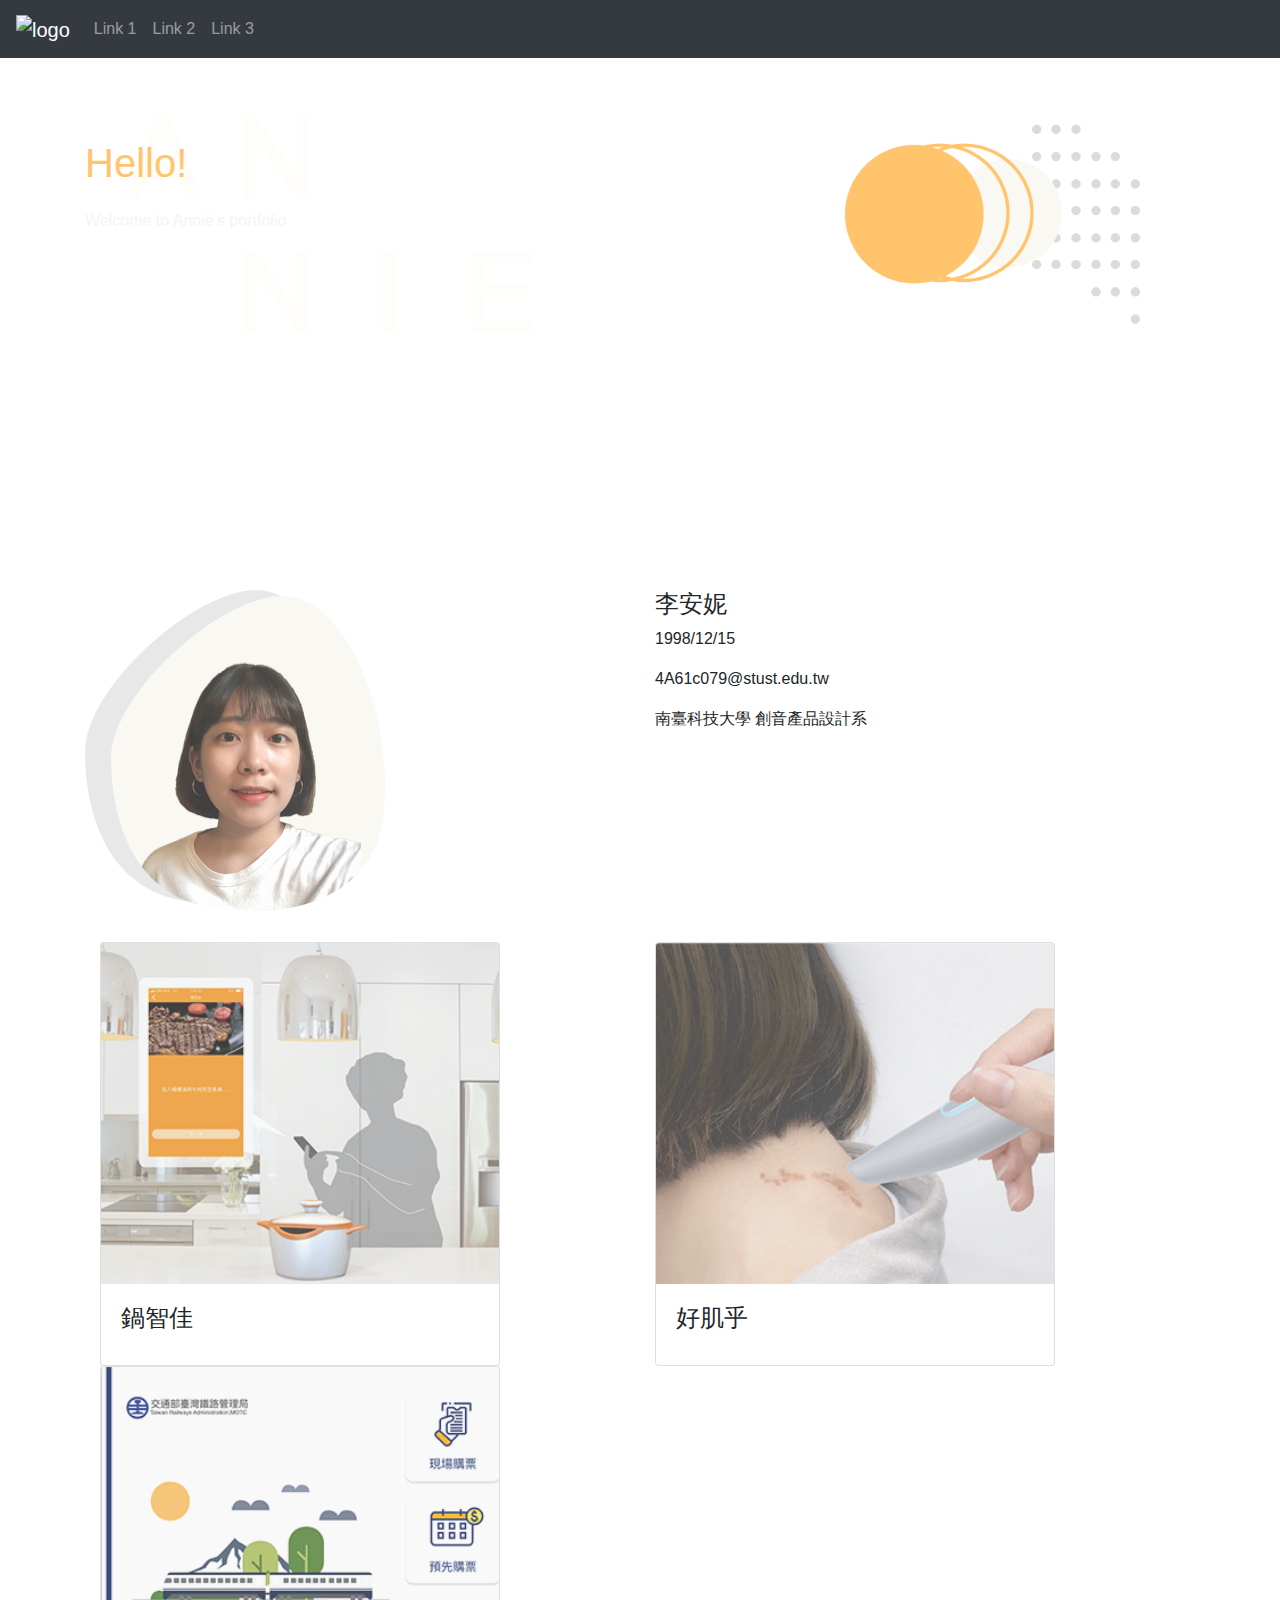
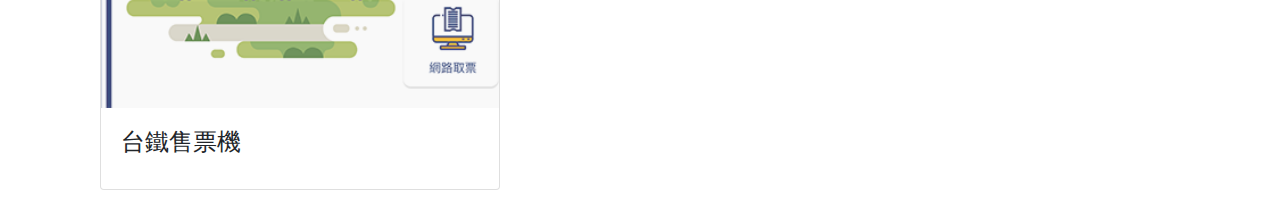
==== index.html @ ebdb8f9f "首次" ====
<!DOCTYPE html>
<html lang="en">

<head>
    <title>Bootstrap Example</title>
    <meta charset="utf-8">
    <meta name="viewport" content="width=device-width, initial-scale=1">
    <link rel="stylesheet" href="https://maxcdn.bootstrapcdn.com/bootstrap/4.5.0/css/bootstrap.min.css">
    <script src="https://ajax.googleapis.com/ajax/libs/jquery/3.5.1/jquery.min.js"></script>
    <script src="https://cdnjs.cloudflare.com/ajax/libs/popper.js/1.16.0/umd/popper.min.js"></script>
    <script src="https://maxcdn.bootstrapcdn.com/bootstrap/4.5.0/js/bootstrap.min.js"></script>
    <!--
    <link rel="stylesheet" href="./css/style.css">
    -->
    <link rel="stylesheet" href="./css/anni.css">

</head>

<body>
    <!--
    <nav class="navbar navbar-inverse">
        <div class="container-fluid">
            <div class="navbar-header">
                <a class="navbar-brand" href="#">WebSiteName</a>
            </div>
            <ul class="nav navbar-nav">
                <li class="active"><a href="#">Home</a></li>
                <li><a href="#">Page 1</a></li>
                <li><a href="#">Page 2</a></li>
                <li><a href="#">Page 3</a></li>
            </ul>
        </div>
    </nav>
-->
    <!--
    <nav class="navbar navbar-expand-lg navbar-dark bg-dark static-top">
        <div class="container">
            <a class="navbar-brand" href="#">
                <img src="http://placehold.it/150x50?text=Logo" alt="">
            </a>
            <button class="navbar-toggler" type="button" data-toggle="collapse" data-target="#navbarResponsive"
                aria-controls="navbarResponsive" aria-expanded="false" aria-label="Toggle navigation">
                <span class="navbar-toggler-icon"></span>
            </button>
            <div class="collapse navbar-collapse" id="navbarResponsive">
                <ul class="navbar-nav ml-auto">
                    <li class="nav-item active">
                        <a class="nav-link" href="#">Home
                            <span class="sr-only">(current)</span>
                        </a>
                    </li>
                    <li class="nav-item">
                        <a class="nav-link" href="#">About</a>
                    </li>
                    <li class="nav-item">
                        <a class="nav-link" href="#">Services</a>
                    </li>
                    <li class="nav-item">
                        <a class="nav-link" href="#">Contact</a>
                    </li>
                </ul>
            </div>
        </div>
    </nav>
-->
    <nav class="navbar navbar-expand-sm bg-dark navbar-dark">
        <!-- Brand/logo -->
        <a class="navbar-brand" href="#">
            <img src="bird.jpg" alt="logo" style="width:40px;">
        </a>

        <!-- Links -->
        <ul class="navbar-nav">
            <li class="nav-item">
                <a class="nav-link" href="#">Link 1</a>
            </li>
            <li class="nav-item">
                <a class="nav-link" href="#">Link 2</a>
            </li>
            <li class="nav-item">
                <a class="nav-link" href="#">Link 3</a>
            </li>
        </ul>
    </nav>
    <!--
    <nav class="navbar navbar-expand-lg navbar-light">
        <a class="navbar-brand" href="#"><img src="./img/logo.png" alt="" class="logoset"></a>
        <button class="navbar-toggler" type="button" data-toggle="collapse" data-target="#navbarNav"
            aria-controls="navbarNav" aria-expanded="false" aria-label="Toggle navigation">
            <span class="navbar-toggler-icon"></span>
        </button>
        <div class="collapse navbar-collapse" id="navbarNav">
            <ul class="navbar-nav ml-auto">
                <li class="nav-item">
                    <a class="nav-link" href="#">個人簡介</a>
                </li>
                <li class="nav-item">
                    <a class="nav-link" href="#">作品集</a>
                </li>
            </ul>
        </div>
    </nav>
-->


    <section id="banner">

        <div class="jumbotron jumbotron-fluid">
            <div class="container">
                <div class="row">

                    <div class="col-md">
                        <p class="promo-title">Hello!</p>
                        <p class="title-text">Welcome to Annie’s portfolio</p>
                    </div>
                </div>
    </section>

    <section id="about">
        <div class="container">

            <div class="row">
                <div class="col-md-6">
                    <img src="./img/photo.png" alt="">
                </div>
                <div class="col-md-6">
                    <h4>李安妮</h4>
                    <p>1998/12/15</p>
                    <p>4A61c079@stust.edu.tw</p>
                    <p>南臺科技大學 創音產品設計系</p>
                </div>
            </div>
        </div>
    </section>

    <section id="project_tt" class="bg-light-gray">

        <div class="container">
            <div class="row mm ">
                <div class="col-sm ">
                    <div class="card" style="width:400px">
                        <a href="#"><img class="card-img-top" src="./img/pot_01.png" alt="Card image" style="width:100%"
                                data-toggle="modal" data-target="#myModal1"></a>
                        <div class="card-body">
                            <h4 class="card-title">鍋智佳</h4>
                        </div>
                    </div>
                </div>
                <div class="col-sm ">
                    <div class="card" style="width:400px">
                        <a href="#"><img class="card-img-top" src="./img/pen_01.png" alt="Card image" style="width:100%"
                                data-toggle="modal" data-target="#myModal2"></a>
                        <div class="card-body">
                            <h4 class="card-title">好肌乎</h4>
                        </div>
                    </div>
                </div>
                <div class="col-sm ">
                    <div class="card" style="width:400px">
                        <a href="#"><img class="card-img-top" src="./img/train_01.png" alt="Card image"
                                style="width:100%" data-toggle="modal" data-target="#myModal3"></a>
                        <div class="card-body">
                            <h4 class="card-title">台鐵售票機</h4>
                        </div>
                    </div>
                </div>
            </div>
        </div>
    </section>

    <!-- The Modal 1 -->
    <div class="modal" id="myModal1">
        <div class="modal-dialog  modal-xl">
            <div class="modal-content">

                <!-- Modal Header -->
                <div class="modal-header">
                    <h3 class="modal-title">鍋智佳</h3>
                    <button type="button" class="close" data-dismiss="modal">×</button>
                </div>
                <!-- Modal body -->
                <div class="modal-body">
                    <p>鍋智佳是一款給高齡者的智慧鍋具</p>
                </div>
            </div>
        </div>
    </div>

    <!-- The Modal 2 -->
    <div class="modal" id="myModal2">
        <div class="modal-dialog  modal-xl">
            <div class="modal-content">

                <!-- Modal Header -->
                <div class="modal-header">
                    <h3 class="modal-title">QQ</h3>
                    <button type="button" class="close" data-dismiss="modal">×</button>
                </div>
                <!-- Modal body -->
                <div class="modal-body">
                    <p>鍋智佳是一款給高齡者的智慧鍋具</p>
                </div>
            </div>
        </div>
    </div>

    <!-- The Modal 2 -->
    <div class="modal" id="myModal3">
        <div class="modal-dialog  modal-xl">
            <div class="modal-content">

                <!-- Modal Header -->
                <div class="modal-header">
                    <h3 class="modal-title">TT</h3>
                    <button type="button" class="close" data-dismiss="modal">×</button>
                </div>
                <!-- Modal body -->
                <div class="modal-body">
                    <p>鍋智佳是一款給高齡者的智慧鍋具</p>
                </div>
            </div>
        </div>
    </div>



    <!-- project 
    <section id="project" class="bg-light-gray">
        <div class="container">
            <div class="row ">
                <div class="col-md-4 col-sm-6 portfolio-item">
                    <a href="#portfolioModal1" class="portfolio-link" data-toggle="modal">
                        <div class="portfolio-hover">
                            <div class="portfolio-hover-content">
                                <i class="fa fa-plus fa-3x"></i>
                            </div>
                        </div>
                        <img src="./img/pot_01.png" class="img-responsive" alt="">
                    </a>
                    <div class="portfolio-caption">
                        <h4>鍋智佳</h4>
                        <p class="text-muted">高齡者智能鍋具</p>
                    </div>
                </div>
                <div class="col-md-4 col-sm-6 portfolio-item">
                    <a href="#portfolioModal2" class="portfolio-link" data-toggle="modal">
                        <div class="portfolio-hover">
                            <div class="portfolio-hover-content">
                                <i class="fa fa-plus fa-3x"></i>
                            </div>
                        </div>
                        <img src="./img/pen_01.png" class="img-responsive" alt="">
                    </a>
                    <div class="portfolio-caption">
                        <h4>好肌乎</h4>
                        <p class="text-muted">AI皮膚病症檢測筆</p>
                    </div>
                </div>
                <div class="col-md-4 col-sm-6 portfolio-item">
                    <a href="#portfolioModal3" class="portfolio-link" data-toggle="modal">
                        <div class="portfolio-hover">
                            <div class="portfolio-hover-content">
                                <i class="fa fa-plus fa-3x"></i>
                            </div>
                        </div>
                        <img src="./img/train_01.png" class="img-responsive" alt="">
                    </a>
                    <div class="portfolio-caption">
                        <h4>台鐵售票系統</h4>
                        <p class="text-muted">介面優化設計</p>
                    </div>
                </div>
            </div>
        </div>
    </section>
-->

    <!-- Portfolio Modal 1
    <div class="portfolio-modal modal fade" id="portfolioModal1" tabindex="-1" role="dialog" aria-hidden="true">
        <div class="modal-dialog">
            <div class="modal-content">
                <div class="close-modal" data-dismiss="modal">
                    <div class="lr">
                        <div class="rl">
                        </div>
                    </div>
                </div>
                <div class="container">
                    <div class="row">
                        <div class="col-lg-8 col-lg-offset-2">
                            <div class="modal-body">
                                <h2>鍋智佳</h2>
                                <p class="item-intro text-muted">高齡智慧鍋具</p>
                                <img class="img-responsive img-centered" src="img/portfolio/01x.jpg" alt="">
                                <p>Use this area to describe your project. Lorem ipsum dolor sit amet, consectetur
                                    adipisicing elit. Est blanditiis dolorem culpa incidunt minus dignissimos deserunt
                                    repellat aperiam quasi sunt officia expedita beatae cupiditate, maiores repudiandae,
                                    nostrum, reiciendis facere nemo!</p>
                                <p><strong>You can download this PSD Mockup template in this portfolio sample item
                                        at</strong> <a target="_blank"
                                        href="https://www.behance.net/gallery/37627001/iPhone-6s-Space-Gray-mockups-FREEBIE">Mockup</a>
                                </p>
                                <ul class="list-inline">
                                    <li>Date: July 2016</li>
                                    <li><b>Author:</b> <a target="_blank" href="http://360mockups.com/">360 Mockups</a>
                                    </li>
                                    <li>Category: Graphic Design</li>
                                </ul>
                                <button type="button" class="btn btn-primary" data-dismiss="modal"><i
                                        class="fa fa-times"></i> Close Project</button>
                            </div>
                        </div>
                    </div>
                </div>
            </div>
        </div>
    </div>
 -->
    <!-- Portfolio Modal 2 
    <div class="portfolio-modal modal fade" id="portfolioModal2" tabindex="-1" role="dialog" aria-hidden="true">
        <div class="modal-dialog">
            <div class="modal-content">
                <div class="close-modal" data-dismiss="modal">
                    <div class="lr">
                        <div class="rl">
                        </div>
                    </div>
                </div>
                <div class="container">
                    <div class="row">
                        <div class="col-lg-8 col-lg-offset-2">
                            <div class="modal-body">
                                <h2>Project Heading</h2>
                                <p class="item-intro text-muted">Lorem ipsum dolor sit amet consectetur.</p>
                                <img class="img-responsive img-centered" src="img/portfolio/02x.jpg" alt="">
                                <p>Use this area to describe your project. Lorem ipsum dolor sit amet, consectetur
                                    adipisicing elit. Est blanditiis dolorem culpa incidunt minus dignissimos deserunt
                                    repellat aperiam quasi sunt officia expedita beatae cupiditate, maiores repudiandae,
                                    nostrum, reiciendis facere nemo!</p>
                                <p><strong>You can download this PSD Mockup template in this portfolio sample item
                                        at</strong> <a target="_blank"
                                        href="http://freebiesbug.com/psd-freebies/app-showcase-mockup-psd/">Mockup</a>
                                </p>
                                <ul class="list-inline">
                                    <li>Date: July 2016</li>
                                    <li><b>Author:</b> <a target="_blank" href="https://dribbble.com/ikima">Vitaly</a>
                                    </li>
                                    <li>Category: Graphic Design</li>
                                </ul>
                                <button type="button" class="btn btn-primary" data-dismiss="modal"><i
                                        class="fa fa-times"></i> Close Project</button>
                            </div>
                        </div>
                    </div>
                </div>
            </div>
        </div>
    </div>
-->
    <!-- Portfolio Modal 3 
    <div class="portfolio-modal modal fade" id="portfolioModal3" tabindex="-1" role="dialog" aria-hidden="true">
        <div class="modal-dialog">
            <div class="modal-content">
                <div class="close-modal" data-dismiss="modal">
                    <div class="lr">
                        <div class="rl">
                        </div>
                    </div>
                </div>
                <div class="container">
                    <div class="row">
                        <div class="col-lg-8 col-lg-offset-2">
                            <div class="modal-body">
                                <h2>Project Name</h2>
                                <p class="item-intro text-muted">Lorem ipsum dolor sit amet consectetur.</p>
                                <img class="img-responsive img-centered" src="img/portfolio/03x.jpg" alt="">
                                <p>Use this area to describe your project. Lorem ipsum dolor sit amet, consectetur
                                    adipisicing elit. Est blanditiis dolorem culpa incidunt minus dignissimos deserunt
                                    repellat aperiam quasi sunt officia expedita beatae cupiditate, maiores repudiandae,
                                    nostrum, reiciendis facere nemo!</p>
                                <p><strong>You can download this PSD Mockup template in this portfolio sample item
                                        at</strong> <a target="_blank"
                                        href="https://creativemarket.com/muwa_one/707383-Workspace-Mockup-Set-5">Mockup</a>
                                </p>
                                <ul class="list-inline">
                                    <li>Date: July 2016</li>
                                    <li><b>Author:</b> <a target="_blank"
                                            href="https://creativemarket.com/muwa_one">Best Pixels</a></li>
                                    <li>Category: Graphic Design</li>
                                </ul>
                                <button type="button" class="btn btn-primary" data-dismiss="modal"><i
                                        class="fa fa-times"></i> Close Project</button>
                            </div>
                        </div>
                    </div>
                </div>
            </div>
        </div>
    </div>
    -->

</body>

</html>
---- css/style.css ----
* {
    margin: 0;
    padding: 0;
}

body {
    font-family: sans-serif;
}

.bg-light-gray {
    height: 500px;
    background-color: #f4f4f5
}


/* 試做 */

#nav-bar {
    position: sticky;
    top: 0;
    z-index: 30px;
    height: 70px;
}

.navbar-brand {
    margin-left: 0;
}

.jumbotron {
    background-color: #FFFFFF !important;
}

.jumbotron {
    color: #f4f4f5;
    height: 500px;
    background-image: url('../img/bg_04.png');
    background-size: contain;
    background-repeat: no-repeat;
    padding: 20px;
}

.annie {
    width: 100%;
    margin: 0 px 50px 0;
}

.circle {
    width: 100%;
    margin: 0 0px 50px 80px;
}

.promo-title {
    font-size: 40px;
    font-weight: 600px;
    color: #FFC46C;
    margin-top: 5%;
}

.title-text {
    font-size: 20px;
    color: rgb(106, 106, 106);
}

#about {
    height: 500px;
    margin-bottom: 32px;
}

#project {
    height: 500px;
    margin-top: 50px;
}


.service-heading {
    margin: 15px 0;
    text-transform: none
}

#project .portfolio-item {
    margin: 0;
    right: 0
}

#project .portfolio-item .portfolio-link {
    display: block;
    position: relative;
    max-width: 400px;
    margin: 0 auto
}

#project .portfolio-item .portfolio-link .portfolio-hover {
    background: rgba(254, 209, 54, 0.9);
    position: absolute;
    width: 100%;
    height: 100%;
    opacity: 0;
    transition: all ease 0.5s;
    -webkit-transition: all ease 0.5s;
    -moz-transition: all ease 0.5s
}

#project .portfolio-item .portfolio-link .portfolio-hover:hover {
    opacity: 1;
}

#project .portfolio-item .portfolio-link .portfolio-hover .portfolio-hover-content {
    position: absolute;
    width: 100%;
    height: 20px;
    font-size: 20px;
    text-align: center;
    top: 50%;
    margin-top: -12px;
    color: white;
}

#project .portfolio-item .portfolio-link .portfolio-hover .portfolio-hover-content i {
    margin-top: -12px;
}

#project .portfolio-item .portfolio-link .portfolio-hover .portfolio-hover-content h3,
#project .portfolio-item .portfolio-link .portfolio-hover .portfolio-hover-content h4 {
    margin: 0
}

#project .portfolio-item .portfolio-caption {
    max-width: 400px;
    margin: 0 auto;
    background-color: white;
    text-align: left;
    padding: 25px;
    box-shadow: 0 1px 10px rgba(0, 0, 0, 0.15);
}

#project .portfolio-item .portfolio-caption h4 {
    text-transform: none;
    margin: 0
}

#project .portfolio-item .portfolio-caption p {
    font-family: "Droid Serif", "Helvetica Neue", Helvetica, Arial, sans-serif;
    font-style: italic;
    font-size: 16px;
    margin: 0
}

#project * {
    z-index: 2
}

@media (min-width: 767px) {
    #project .portfolio-item {
        margin: 0 0 30px
    }
}
---- css/anni.css ----
.jumbotron {
    background-color: #FFFFFF !important;
}

.jumbotron {
    color: #f4f4f5;
    height: 500px;
    background-image: url('../img/bg_04.png');
    background-size: contain;
    background-repeat: no-repeat;
    padding: 20px;
}


/* */
.promo-title {
    font-size: 40px;
    font-weight: 600px;
    color: #FFC46C;
    margin-top: 5%;
}

.mm {

    margin: 30px 0px;

}
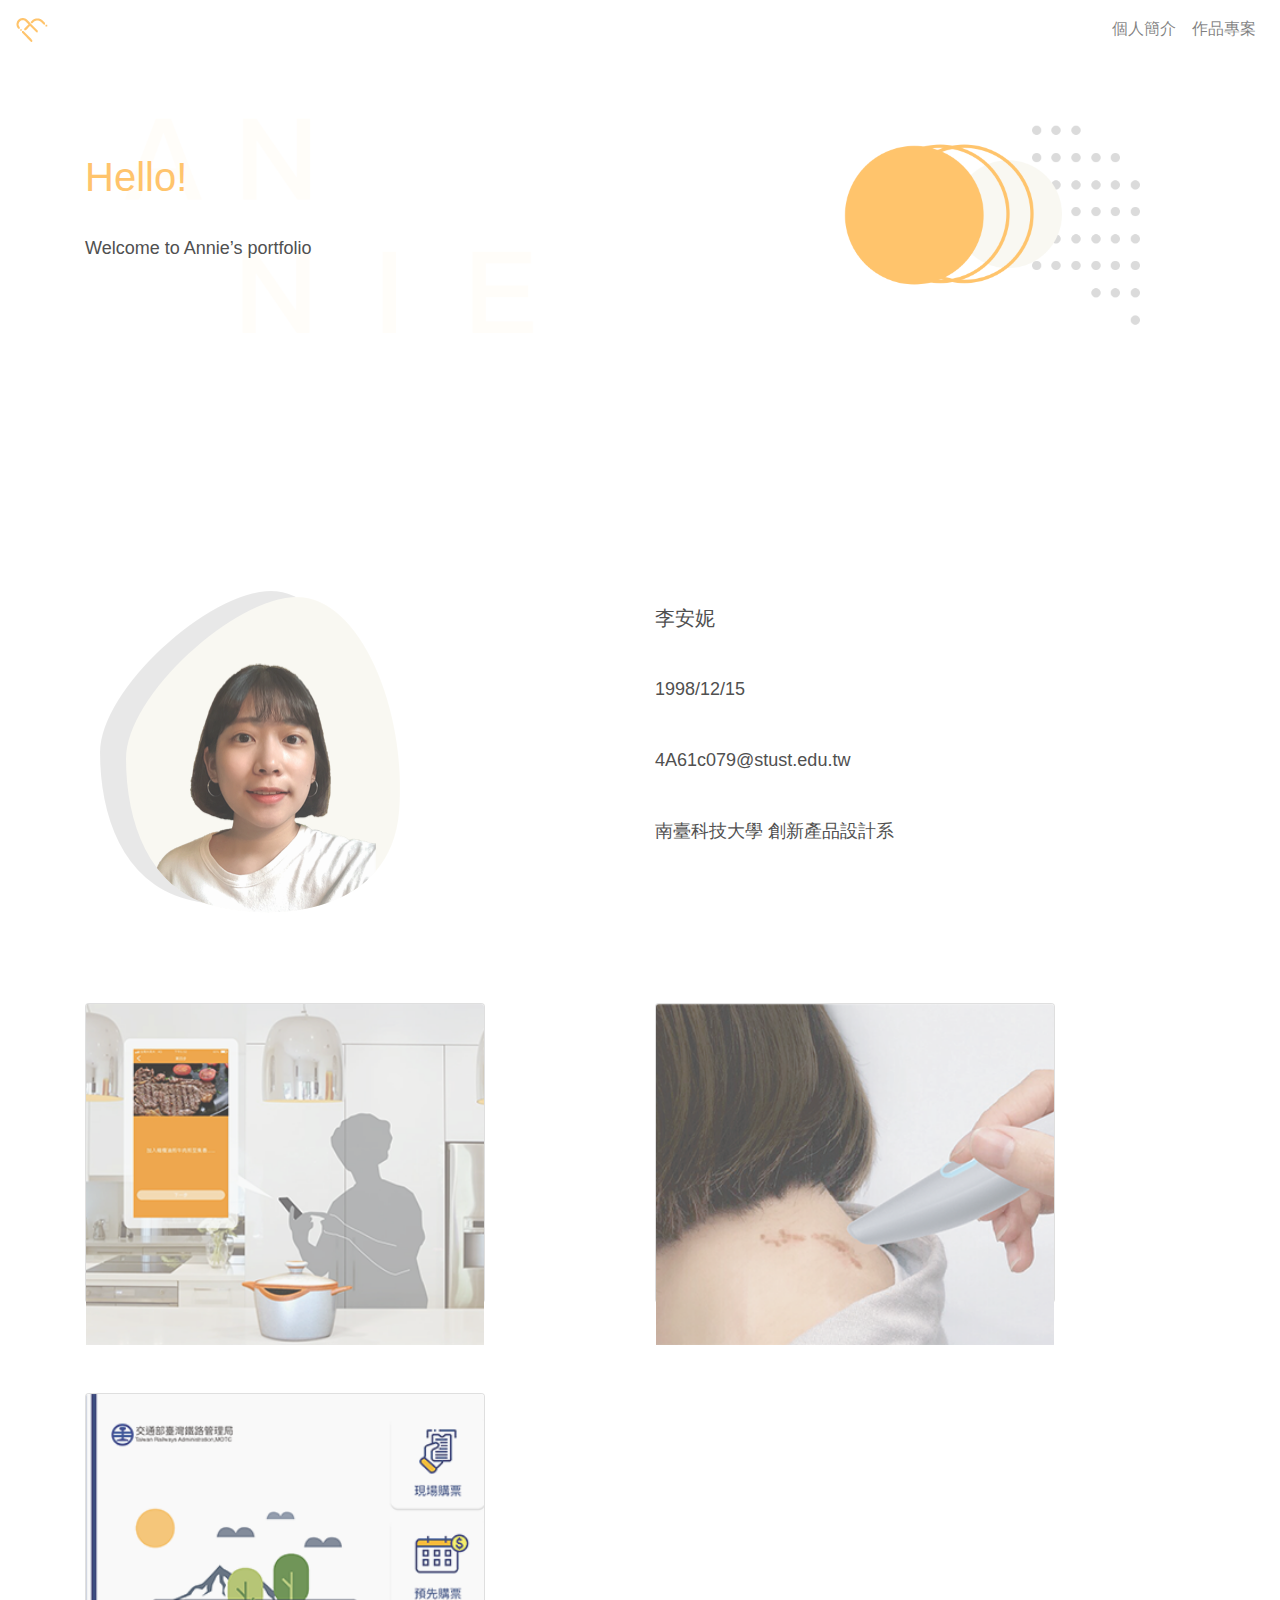
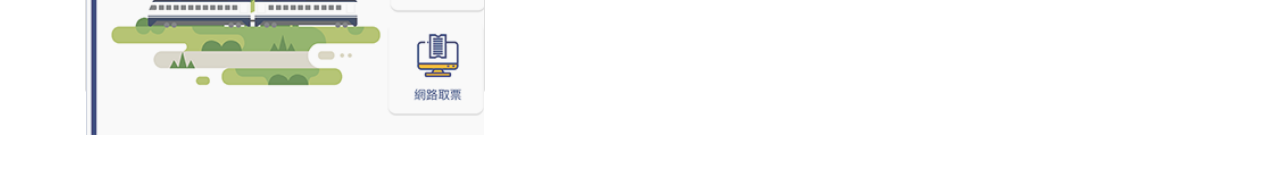
==== commit fcafbc87: "'" ====
--- a/index.html
+++ b/index.html
@@ -9,140 +9,68 @@
     <script src="https://ajax.googleapis.com/ajax/libs/jquery/3.5.1/jquery.min.js"></script>
     <script src="https://cdnjs.cloudflare.com/ajax/libs/popper.js/1.16.0/umd/popper.min.js"></script>
     <script src="https://maxcdn.bootstrapcdn.com/bootstrap/4.5.0/js/bootstrap.min.js"></script>
-    <!--
     <link rel="stylesheet" href="./css/style.css">
-    -->
-    <link rel="stylesheet" href="./css/anni.css">
 
 </head>
 
 <body>
-    <!--
-    <nav class="navbar navbar-inverse">
-        <div class="container-fluid">
-            <div class="navbar-header">
-                <a class="navbar-brand" href="#">WebSiteName</a>
-            </div>
-            <ul class="nav navbar-nav">
-                <li class="active"><a href="#">Home</a></li>
-                <li><a href="#">Page 1</a></li>
-                <li><a href="#">Page 2</a></li>
-                <li><a href="#">Page 3</a></li>
-            </ul>
-        </div>
-    </nav>
--->
-    <!--
-    <nav class="navbar navbar-expand-lg navbar-dark bg-dark static-top">
-        <div class="container">
-            <a class="navbar-brand" href="#">
-                <img src="http://placehold.it/150x50?text=Logo" alt="">
-            </a>
-            <button class="navbar-toggler" type="button" data-toggle="collapse" data-target="#navbarResponsive"
-                aria-controls="navbarResponsive" aria-expanded="false" aria-label="Toggle navigation">
-                <span class="navbar-toggler-icon"></span>
-            </button>
-            <div class="collapse navbar-collapse" id="navbarResponsive">
-                <ul class="navbar-nav ml-auto">
-                    <li class="nav-item active">
-                        <a class="nav-link" href="#">Home
-                            <span class="sr-only">(current)</span>
-                        </a>
-                    </li>
-                    <li class="nav-item">
-                        <a class="nav-link" href="#">About</a>
-                    </li>
-                    <li class="nav-item">
-                        <a class="nav-link" href="#">Services</a>
-                    </li>
-                    <li class="nav-item">
-                        <a class="nav-link" href="#">Contact</a>
-                    </li>
-                </ul>
-            </div>
-        </div>
-    </nav>
--->
-    <nav class="navbar navbar-expand-sm bg-dark navbar-dark">
-        <!-- Brand/logo -->
-        <a class="navbar-brand" href="#">
-            <img src="bird.jpg" alt="logo" style="width:40px;">
-        </a>
-
-        <!-- Links -->
-        <ul class="navbar-nav">
-            <li class="nav-item">
-                <a class="nav-link" href="#">Link 1</a>
-            </li>
-            <li class="nav-item">
-                <a class="nav-link" href="#">Link 2</a>
-            </li>
-            <li class="nav-item">
-                <a class="nav-link" href="#">Link 3</a>
-            </li>
-        </ul>
-    </nav>
-    <!--
-    <nav class="navbar navbar-expand-lg navbar-light">
-        <a class="navbar-brand" href="#"><img src="./img/logo.png" alt="" class="logoset"></a>
+    <!-- navbar -->
+    <nav class="navbar navbar-expand-lg navbar-light bg-white sticky-top">
+        <a class="navbar-brand" href="#"><img src="./img/logo-01-03.png" alt=""></a>
         <button class="navbar-toggler" type="button" data-toggle="collapse" data-target="#navbarNav"
             aria-controls="navbarNav" aria-expanded="false" aria-label="Toggle navigation">
             <span class="navbar-toggler-icon"></span>
         </button>
         <div class="collapse navbar-collapse" id="navbarNav">
-            <ul class="navbar-nav ml-auto">
+            <ul class="navbar-nav  ml-auto">
                 <li class="nav-item">
-                    <a class="nav-link" href="#">個人簡介</a>
+                    <a class="nav-link" href="#about">個人簡介</a>
                 </li>
                 <li class="nav-item">
-                    <a class="nav-link" href="#">作品集</a>
+                    <a class="nav-link" href="#project">作品專案</a>
                 </li>
             </ul>
         </div>
     </nav>
--->
 
-
+    <!-- banner -->
     <section id="banner">
-
         <div class="jumbotron jumbotron-fluid">
             <div class="container">
                 <div class="row">
-
-                    <div class="col-md">
+                    <div class="col-md-6">
                         <p class="promo-title">Hello!</p>
                         <p class="title-text">Welcome to Annie’s portfolio</p>
                     </div>
                 </div>
+            </div>
     </section>
 
+    <!-- about -->
     <section id="about">
         <div class="container">
-
-            <div class="row">
-                <div class="col-md-6">
-                    <img src="./img/photo.png" alt="">
+            <div class="row aboutMe">
+                <div class="col-md-6 ">
+                    <img src="./img/photo.png" alt="" class="setImg">
                 </div>
                 <div class="col-md-6">
-                    <h4>李安妮</h4>
+                    <p class="name">李安妮</p>
                     <p>1998/12/15</p>
                     <p>4A61c079@stust.edu.tw</p>
-                    <p>南臺科技大學 創音產品設計系</p>
+                    <p>南臺科技大學 創新產品設計系</p>
                 </div>
             </div>
         </div>
     </section>
 
-    <section id="project_tt" class="bg-light-gray">
-
+    <section id="project" class="bg-light-gray">
         <div class="container">
-            <div class="row mm ">
+            <div class="row">
                 <div class="col-sm ">
                     <div class="card" style="width:400px">
                         <a href="#"><img class="card-img-top" src="./img/pot_01.png" alt="Card image" style="width:100%"
                                 data-toggle="modal" data-target="#myModal1"></a>
                         <div class="card-body">
-                            <h4 class="card-title">鍋智佳</h4>
                         </div>
                     </div>
                 </div>
@@ -151,7 +79,6 @@
                         <a href="#"><img class="card-img-top" src="./img/pen_01.png" alt="Card image" style="width:100%"
                                 data-toggle="modal" data-target="#myModal2"></a>
                         <div class="card-body">
-                            <h4 class="card-title">好肌乎</h4>
                         </div>
                     </div>
                 </div>
@@ -160,7 +87,6 @@
                         <a href="#"><img class="card-img-top" src="./img/train_01.png" alt="Card image"
                                 style="width:100%" data-toggle="modal" data-target="#myModal3"></a>
                         <div class="card-body">
-                            <h4 class="card-title">台鐵售票機</h4>
                         </div>
                     </div>
                 </div>
@@ -181,7 +107,10 @@
                 <!-- Modal body -->
                 <div class="modal-body">
                     <p>鍋智佳是一款給高齡者的智慧鍋具</p>
+                    <!-- 文字敘述與照片(補) -->
+                    <img src="./img/pot_01.png" alt="">
                 </div>
+                <div><img src="" alt=""></div>
             </div>
         </div>
     </div>
@@ -193,12 +122,15 @@
 
                 <!-- Modal Header -->
                 <div class="modal-header">
-                    <h3 class="modal-title">QQ</h3>
+                    <h3 class="modal-title">好肌乎</h3>
                     <button type="button" class="close" data-dismiss="modal">×</button>
                 </div>
                 <!-- Modal body -->
                 <div class="modal-body">
-                    <p>鍋智佳是一款給高齡者的智慧鍋具</p>
+                    <p>AI皮膚檢測儀</p>
+                    <p>讓病患不會因為忽略皮膚的病症而延誤治療</p>
+                    <!-- 文字敘述與照片(補) -->
+                    <img src="./img/pen_01.png" alt="">
                 </div>
             </div>
         </div>
@@ -211,193 +143,23 @@
 
                 <!-- Modal Header -->
                 <div class="modal-header">
-                    <h3 class="modal-title">TT</h3>
+                    <h3 class="modal-title">台鐵售票系統</h3>
                     <button type="button" class="close" data-dismiss="modal">×</button>
                 </div>
                 <!-- Modal body -->
                 <div class="modal-body">
-                    <p>鍋智佳是一款給高齡者的智慧鍋具</p>
+                    <p>優化台鐵售票機的介面</p>
+                    <!-- 文字敘述與照片(補) -->
+                    <img src="./img/train_01.png" alt="">
                 </div>
             </div>
         </div>
     </div>
 
+    <section>
 
 
-    <!-- project 
-    <section id="project" class="bg-light-gray">
-        <div class="container">
-            <div class="row ">
-                <div class="col-md-4 col-sm-6 portfolio-item">
-                    <a href="#portfolioModal1" class="portfolio-link" data-toggle="modal">
-                        <div class="portfolio-hover">
-                            <div class="portfolio-hover-content">
-                                <i class="fa fa-plus fa-3x"></i>
-                            </div>
-                        </div>
-                        <img src="./img/pot_01.png" class="img-responsive" alt="">
-                    </a>
-                    <div class="portfolio-caption">
-                        <h4>鍋智佳</h4>
-                        <p class="text-muted">高齡者智能鍋具</p>
-                    </div>
-                </div>
-                <div class="col-md-4 col-sm-6 portfolio-item">
-                    <a href="#portfolioModal2" class="portfolio-link" data-toggle="modal">
-                        <div class="portfolio-hover">
-                            <div class="portfolio-hover-content">
-                                <i class="fa fa-plus fa-3x"></i>
-                            </div>
-                        </div>
-                        <img src="./img/pen_01.png" class="img-responsive" alt="">
-                    </a>
-                    <div class="portfolio-caption">
-                        <h4>好肌乎</h4>
-                        <p class="text-muted">AI皮膚病症檢測筆</p>
-                    </div>
-                </div>
-                <div class="col-md-4 col-sm-6 portfolio-item">
-                    <a href="#portfolioModal3" class="portfolio-link" data-toggle="modal">
-                        <div class="portfolio-hover">
-                            <div class="portfolio-hover-content">
-                                <i class="fa fa-plus fa-3x"></i>
-                            </div>
-                        </div>
-                        <img src="./img/train_01.png" class="img-responsive" alt="">
-                    </a>
-                    <div class="portfolio-caption">
-                        <h4>台鐵售票系統</h4>
-                        <p class="text-muted">介面優化設計</p>
-                    </div>
-                </div>
-            </div>
-        </div>
     </section>
--->
-
-    <!-- Portfolio Modal 1
-    <div class="portfolio-modal modal fade" id="portfolioModal1" tabindex="-1" role="dialog" aria-hidden="true">
-        <div class="modal-dialog">
-            <div class="modal-content">
-                <div class="close-modal" data-dismiss="modal">
-                    <div class="lr">
-                        <div class="rl">
-                        </div>
-                    </div>
-                </div>
-                <div class="container">
-                    <div class="row">
-                        <div class="col-lg-8 col-lg-offset-2">
-                            <div class="modal-body">
-                                <h2>鍋智佳</h2>
-                                <p class="item-intro text-muted">高齡智慧鍋具</p>
-                                <img class="img-responsive img-centered" src="img/portfolio/01x.jpg" alt="">
-                                <p>Use this area to describe your project. Lorem ipsum dolor sit amet, consectetur
-                                    adipisicing elit. Est blanditiis dolorem culpa incidunt minus dignissimos deserunt
-                                    repellat aperiam quasi sunt officia expedita beatae cupiditate, maiores repudiandae,
-                                    nostrum, reiciendis facere nemo!</p>
-                                <p><strong>You can download this PSD Mockup template in this portfolio sample item
-                                        at</strong> <a target="_blank"
-                                        href="https://www.behance.net/gallery/37627001/iPhone-6s-Space-Gray-mockups-FREEBIE">Mockup</a>
-                                </p>
-                                <ul class="list-inline">
-                                    <li>Date: July 2016</li>
-                                    <li><b>Author:</b> <a target="_blank" href="http://360mockups.com/">360 Mockups</a>
-                                    </li>
-                                    <li>Category: Graphic Design</li>
-                                </ul>
-                                <button type="button" class="btn btn-primary" data-dismiss="modal"><i
-                                        class="fa fa-times"></i> Close Project</button>
-                            </div>
-                        </div>
-                    </div>
-                </div>
-            </div>
-        </div>
-    </div>
- -->
-    <!-- Portfolio Modal 2 
-    <div class="portfolio-modal modal fade" id="portfolioModal2" tabindex="-1" role="dialog" aria-hidden="true">
-        <div class="modal-dialog">
-            <div class="modal-content">
-                <div class="close-modal" data-dismiss="modal">
-                    <div class="lr">
-                        <div class="rl">
-                        </div>
-                    </div>
-                </div>
-                <div class="container">
-                    <div class="row">
-                        <div class="col-lg-8 col-lg-offset-2">
-                            <div class="modal-body">
-                                <h2>Project Heading</h2>
-                                <p class="item-intro text-muted">Lorem ipsum dolor sit amet consectetur.</p>
-                                <img class="img-responsive img-centered" src="img/portfolio/02x.jpg" alt="">
-                                <p>Use this area to describe your project. Lorem ipsum dolor sit amet, consectetur
-                                    adipisicing elit. Est blanditiis dolorem culpa incidunt minus dignissimos deserunt
-                                    repellat aperiam quasi sunt officia expedita beatae cupiditate, maiores repudiandae,
-                                    nostrum, reiciendis facere nemo!</p>
-                                <p><strong>You can download this PSD Mockup template in this portfolio sample item
-                                        at</strong> <a target="_blank"
-                                        href="http://freebiesbug.com/psd-freebies/app-showcase-mockup-psd/">Mockup</a>
-                                </p>
-                                <ul class="list-inline">
-                                    <li>Date: July 2016</li>
-                                    <li><b>Author:</b> <a target="_blank" href="https://dribbble.com/ikima">Vitaly</a>
-                                    </li>
-                                    <li>Category: Graphic Design</li>
-                                </ul>
-                                <button type="button" class="btn btn-primary" data-dismiss="modal"><i
-                                        class="fa fa-times"></i> Close Project</button>
-                            </div>
-                        </div>
-                    </div>
-                </div>
-            </div>
-        </div>
-    </div>
--->
-    <!-- Portfolio Modal 3 
-    <div class="portfolio-modal modal fade" id="portfolioModal3" tabindex="-1" role="dialog" aria-hidden="true">
-        <div class="modal-dialog">
-            <div class="modal-content">
-                <div class="close-modal" data-dismiss="modal">
-                    <div class="lr">
-                        <div class="rl">
-                        </div>
-                    </div>
-                </div>
-                <div class="container">
-                    <div class="row">
-                        <div class="col-lg-8 col-lg-offset-2">
-                            <div class="modal-body">
-                                <h2>Project Name</h2>
-                                <p class="item-intro text-muted">Lorem ipsum dolor sit amet consectetur.</p>
-                                <img class="img-responsive img-centered" src="img/portfolio/03x.jpg" alt="">
-                                <p>Use this area to describe your project. Lorem ipsum dolor sit amet, consectetur
-                                    adipisicing elit. Est blanditiis dolorem culpa incidunt minus dignissimos deserunt
-                                    repellat aperiam quasi sunt officia expedita beatae cupiditate, maiores repudiandae,
-                                    nostrum, reiciendis facere nemo!</p>
-                                <p><strong>You can download this PSD Mockup template in this portfolio sample item
-                                        at</strong> <a target="_blank"
-                                        href="https://creativemarket.com/muwa_one/707383-Workspace-Mockup-Set-5">Mockup</a>
-                                </p>
-                                <ul class="list-inline">
-                                    <li>Date: July 2016</li>
-                                    <li><b>Author:</b> <a target="_blank"
-                                            href="https://creativemarket.com/muwa_one">Best Pixels</a></li>
-                                    <li>Category: Graphic Design</li>
-                                </ul>
-                                <button type="button" class="btn btn-primary" data-dismiss="modal"><i
-                                        class="fa fa-times"></i> Close Project</button>
-                            </div>
-                        </div>
-                    </div>
-                </div>
-            </div>
-        </div>
-    </div>
-    -->
 
 </body>
 
--- a/css/style.css
+++ b/css/style.css
@@ -1,31 +1,3 @@
-* {
-    margin: 0;
-    padding: 0;
-}
-
-body {
-    font-family: sans-serif;
-}
-
-.bg-light-gray {
-    height: 500px;
-    background-color: #f4f4f5
-}
-
-
-/* 試做 */
-
-#nav-bar {
-    position: sticky;
-    top: 0;
-    z-index: 30px;
-    height: 70px;
-}
-
-.navbar-brand {
-    margin-left: 0;
-}
-
 .jumbotron {
     background-color: #FFFFFF !important;
 }
@@ -36,19 +8,10 @@
     background-image: url('../img/bg_04.png');
     background-size: contain;
     background-repeat: no-repeat;
-    padding: 20px;
+    /* padding: 20px; */
 }
 
-.annie {
-    width: 100%;
-    margin: 0 px 50px 0;
-}
-
-.circle {
-    width: 100%;
-    margin: 0 0px 50px 80px;
-}
-
+/* */
 .promo-title {
     font-size: 40px;
     font-weight: 600px;
@@ -57,100 +20,71 @@
 }
 
 .title-text {
-    font-size: 20px;
-    color: rgb(106, 106, 106);
+    color: rgb(80, 80, 80);
 }
 
-#about {
-    height: 500px;
-    margin-bottom: 32px;
+.aboutMe {
+    margin: 0;
 }
 
-#project {
-    height: 500px;
-    margin-top: 50px;
+p {
+    font-size: 18px;
+    color: rgb(80, 80, 80);
+    line-height: 55px;
 }
 
-
-.service-heading {
-    margin: 15px 0;
-    text-transform: none
+.setImg {
+    width: 300px;
+    margin-top: 0;
 }
 
-#project .portfolio-item {
-    margin: 0;
-    right: 0
+.name {
+    font-size: 20px;
 }
 
-#project .portfolio-item .portfolio-link {
-    display: block;
-    position: relative;
-    max-width: 400px;
-    margin: 0 auto
+.card {
+    width: 350px;
+    height: 300px;
+    margin-top: 90px;
 }
 
-#project .portfolio-item .portfolio-link .portfolio-hover {
-    background: rgba(254, 209, 54, 0.9);
-    position: absolute;
-    width: 100%;
-    height: 100%;
-    opacity: 0;
-    transition: all ease 0.5s;
-    -webkit-transition: all ease 0.5s;
-    -moz-transition: all ease 0.5s
+[id^='galleryImage'] {
+    background-size: cover;
+    height: 250px;
+    display: flex;
+    flex-direction: column;
+    justify-content: center;
+    transition: all .5s ease;
 }
 
-#project .portfolio-item .portfolio-link .portfolio-hover:hover {
-    opacity: 1;
+[id^='galleryImage']>.gallery-text {
+    display: none;
+
 }
 
-#project .portfolio-item .portfolio-link .portfolio-hover .portfolio-hover-content {
-    position: absolute;
-    width: 100%;
-    height: 20px;
-    font-size: 20px;
-    text-align: center;
-    top: 50%;
-    margin-top: -12px;
-    color: white;
+[id^='galleryImage']:hover {
+    filter: brightness(.8);
 }
 
-#project .portfolio-item .portfolio-link .portfolio-hover .portfolio-hover-content i {
-    margin-top: -12px;
+[id^='galleryImage']:hover>.gallery-text {
+    font-size: large;
+    color: white;
+    font-weight: 700;
+    text-shadow: 0 8px 10px rgba(0, 0, 0, .5);
+    text-align: center;
+    transition: all .5s ease;
+    display: block;
+    filter: brightness(9);
 }
 
-#project .portfolio-item .portfolio-link .portfolio-hover .portfolio-hover-content h3,
-#project .portfolio-item .portfolio-link .portfolio-hover .portfolio-hover-content h4 {
-    margin: 0
+#galleryImage1 {
+    background-image: url('../img/pot_01.png');
 }
 
-#project .portfolio-item .portfolio-caption {
-    max-width: 400px;
-    margin: 0 auto;
-    background-color: white;
-    text-align: left;
-    padding: 25px;
-    box-shadow: 0 1px 10px rgba(0, 0, 0, 0.15);
+#galleryImage2 {
+    background-image: url('../img/pen_01.png');
 }
 
-#project .portfolio-item .portfolio-caption h4 {
-    text-transform: none;
-    margin: 0
-}
-
-#project .portfolio-item .portfolio-caption p {
-    font-family: "Droid Serif", "Helvetica Neue", Helvetica, Arial, sans-serif;
-    font-style: italic;
-    font-size: 16px;
-    margin: 0
-}
-
-#project * {
-    z-index: 2
-}
-
-@media (min-width: 767px) {
-    #project .portfolio-item {
-        margin: 0 0 30px
-    }
+#galleryImage3 {
+    background-image: url('../img/train_01.png');
 }